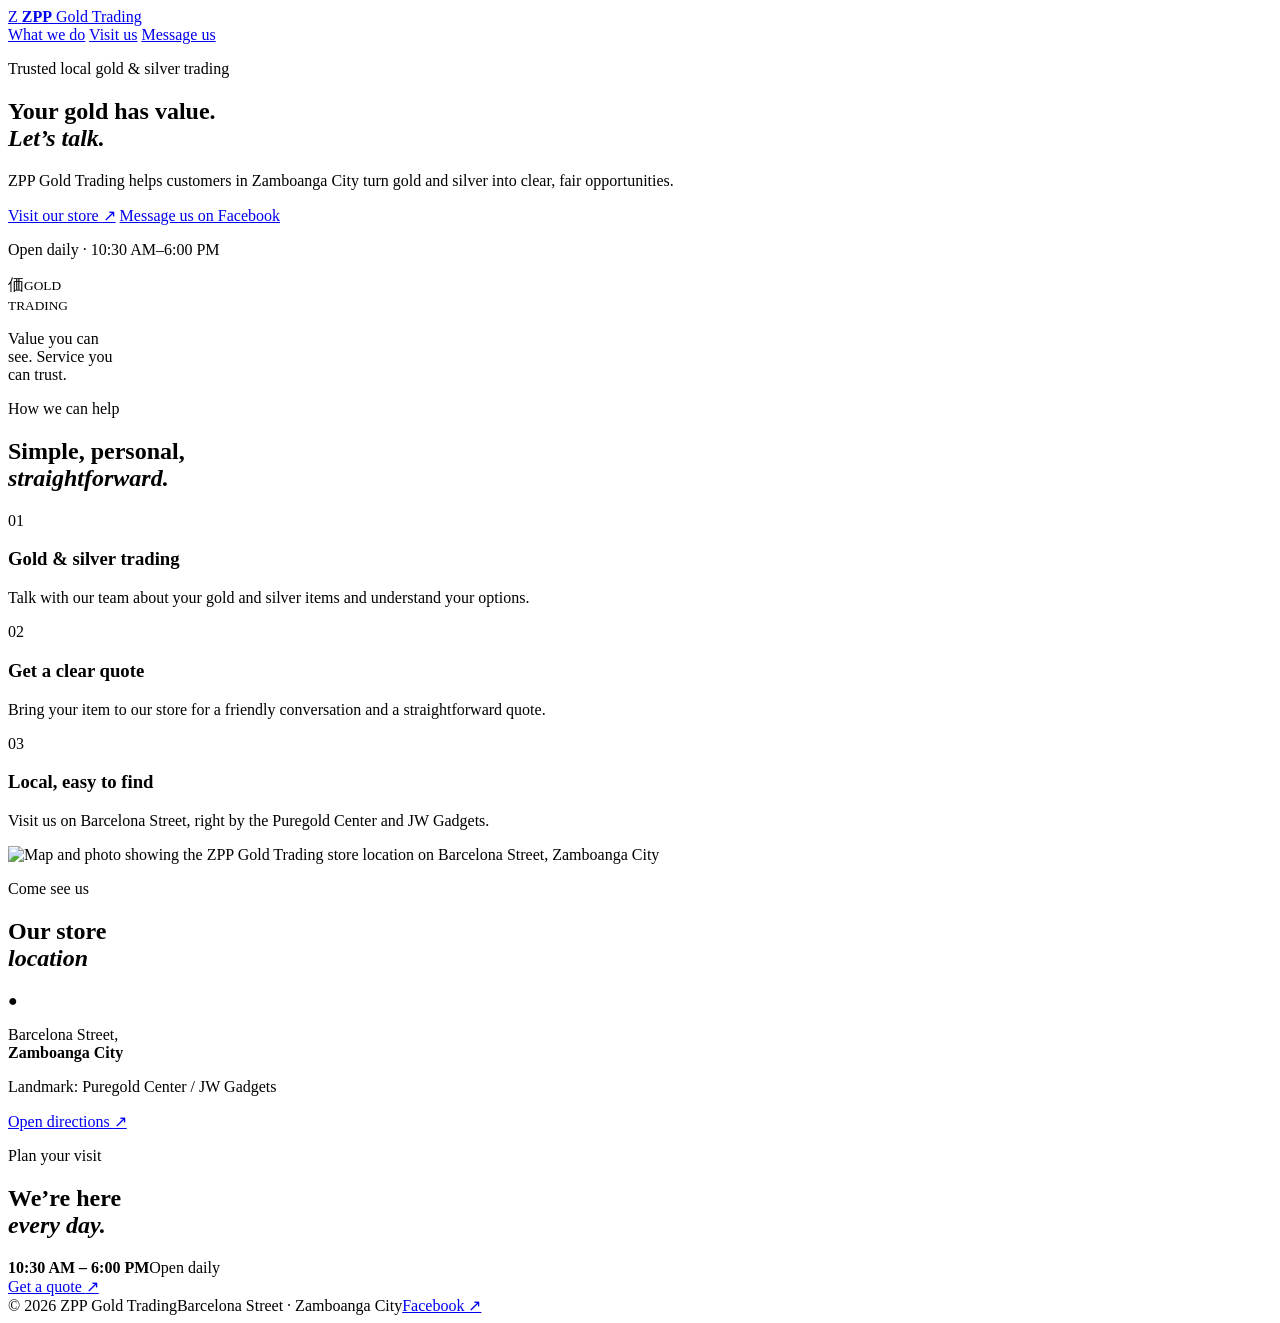
==== public/website.html @ de73ac2c "feat: add public gold trading website" ====
<!doctype html>
<html lang="en">
<head>
  <meta charset="UTF-8">
  <meta name="viewport" content="width=device-width, initial-scale=1.0">
  <meta name="description" content="ZPP Gold Trading buys and trades gold and silver in Zamboanga City.">
  <title>ZPP Gold Trading | Gold &amp; Silver Trading</title>
  <link rel="icon" type="image/png" href="/zpp-logo.png">
  <link rel="stylesheet" href="/website.css">
</head>
<body id="public-site">
  <header class="site-header">
    <a class="brand" href="#top" aria-label="ZPP Gold Trading home">
      <span class="brand-mark">Z</span>
      <span><strong>ZPP</strong> Gold Trading</span>
    </a>
    <nav class="site-nav" aria-label="Main navigation">
      <a href="#services">What we do</a>
      <a href="#location">Visit us</a>
      <a class="nav-cta" href="https://www.facebook.com/parengzp" target="_blank" rel="noreferrer">Message us</a>
    </nav>
  </header>

  <main id="top">
    <section class="hero section-shell">
      <div class="hero-copy">
        <p class="eyebrow">Trusted local gold &amp; silver trading</p>
        <h1>Your gold has value.<br><em>Let’s talk.</em></h1>
        <p class="hero-text">ZPP Gold Trading helps customers in Zamboanga City turn gold and silver into clear, fair opportunities.</p>
        <div class="hero-actions">
          <a class="button button-primary" href="#location">Visit our store <span>↗</span></a>
          <a class="button button-quiet" href="https://www.facebook.com/parengzp" target="_blank" rel="noreferrer">Message us on Facebook</a>
        </div>
        <p class="hero-note"><span class="status-dot"></span> Open daily · 10:30 AM–6:00 PM</p>
      </div>
      <div class="hero-art" aria-label="Gold jewelry detail">
        <div class="sun-disc"></div>
        <div class="gold-ring ring-one"></div>
        <div class="gold-ring ring-two"></div>
        <div class="hero-card"><span>価</span><small>GOLD<br>TRADING</small></div>
        <p class="art-caption">Value you can<br>see. Service you<br>can trust.</p>
      </div>
    </section>

    <section id="services" class="services section-shell">
      <div class="section-heading"><p class="eyebrow">How we can help</p><h2>Simple, personal,<br><em>straightforward.</em></h2></div>
      <div class="service-grid">
        <article class="service-card"><span class="card-number">01</span><h3>Gold &amp; silver trading</h3><p>Talk with our team about your gold and silver items and understand your options.</p></article>
        <article class="service-card featured"><span class="card-number">02</span><h3>Get a clear quote</h3><p>Bring your item to our store for a friendly conversation and a straightforward quote.</p></article>
        <article class="service-card"><span class="card-number">03</span><h3>Local, easy to find</h3><p>Visit us on Barcelona Street, right by the Puregold Center and JW Gadgets.</p></article>
      </div>
    </section>

    <section id="location" class="location section-shell">
      <div class="location-image-wrap"><img id="store-location" src="/store-location.png" alt="Map and photo showing the ZPP Gold Trading store location on Barcelona Street, Zamboanga City"></div>
      <div class="location-copy">
        <p class="eyebrow">Come see us</p>
        <h2>Our store<br><em>location</em></h2>
        <div class="address"><span class="pin">●</span><p>Barcelona Street,<br><strong>Zamboanga City</strong></p></div>
        <p class="landmark">Landmark: Puregold Center / JW Gadgets</p>
        <a class="text-link" href="https://www.google.com/maps/search/?api=1&query=Barcelona+Street+Zamboanga+City" target="_blank" rel="noreferrer">Open directions <span>↗</span></a>
      </div>
    </section>

    <section id="store-hours" class="visit-banner section-shell">
      <div><p class="eyebrow">Plan your visit</p><h2>We’re here<br><em>every day.</em></h2></div>
      <div class="hours"><strong>10:30 AM – 6:00 PM</strong><span>Open daily</span></div>
      <a class="button button-primary" href="https://www.facebook.com/parengzp" target="_blank" rel="noreferrer">Get a quote <span>↗</span></a>
    </section>
  </main>

  <footer class="site-footer section-shell"><span>© <span id="year">2026</span> ZPP Gold Trading</span><span>Barcelona Street · Zamboanga City</span><a href="https://www.facebook.com/parengzp" target="_blank" rel="noreferrer">Facebook ↗</a></footer>
  <script src="/website.js" defer></script>
</body>
</html>
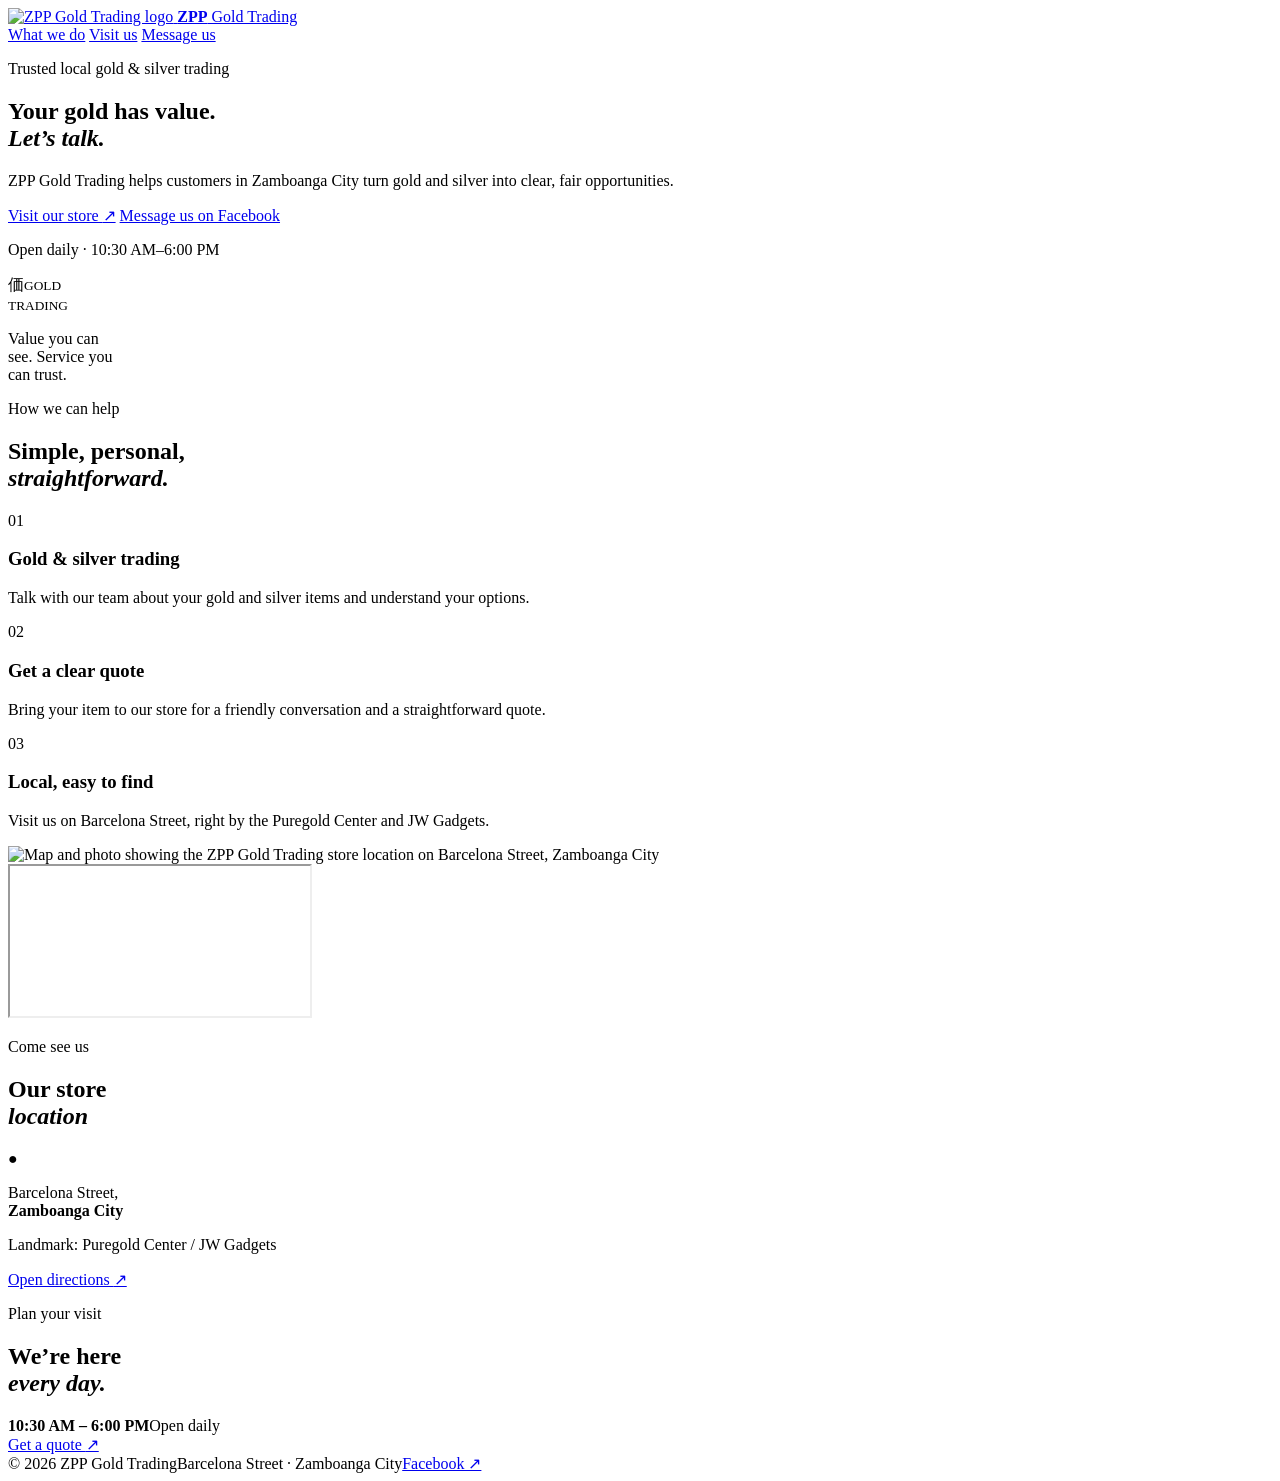
==== commit 7073195c: "feat: add map and branded logo to public site" ====
--- a/public/website.html
+++ b/public/website.html
@@ -11,7 +11,7 @@
 <body id="public-site">
   <header class="site-header">
     <a class="brand" href="#top" aria-label="ZPP Gold Trading home">
-      <span class="brand-mark">Z</span>
+      <span class="brand-mark"><img src="/zpp-logo.png" alt="ZPP Gold Trading logo"></span>
       <span><strong>ZPP</strong> Gold Trading</span>
     </a>
     <nav class="site-nav" aria-label="Main navigation">
@@ -52,7 +52,10 @@
     </section>
 
     <section id="location" class="location section-shell">
-      <div class="location-image-wrap"><img id="store-location" src="/store-location.png" alt="Map and photo showing the ZPP Gold Trading store location on Barcelona Street, Zamboanga City"></div>
+      <div class="location-visual">
+        <div class="location-image-wrap"><img id="store-location" src="/store-location.png" alt="Map and photo showing the ZPP Gold Trading store location on Barcelona Street, Zamboanga City"></div>
+        <div class="map-wrap"><iframe title="Google Maps location of ZPP Gold Trading" src="https://www.google.com/maps?q=Barcelona+Street+Zamboanga+City&output=embed" loading="lazy" referrerpolicy="no-referrer-when-downgrade"></iframe></div>
+      </div>
       <div class="location-copy">
         <p class="eyebrow">Come see us</p>
         <h2>Our store<br><em>location</em></h2>
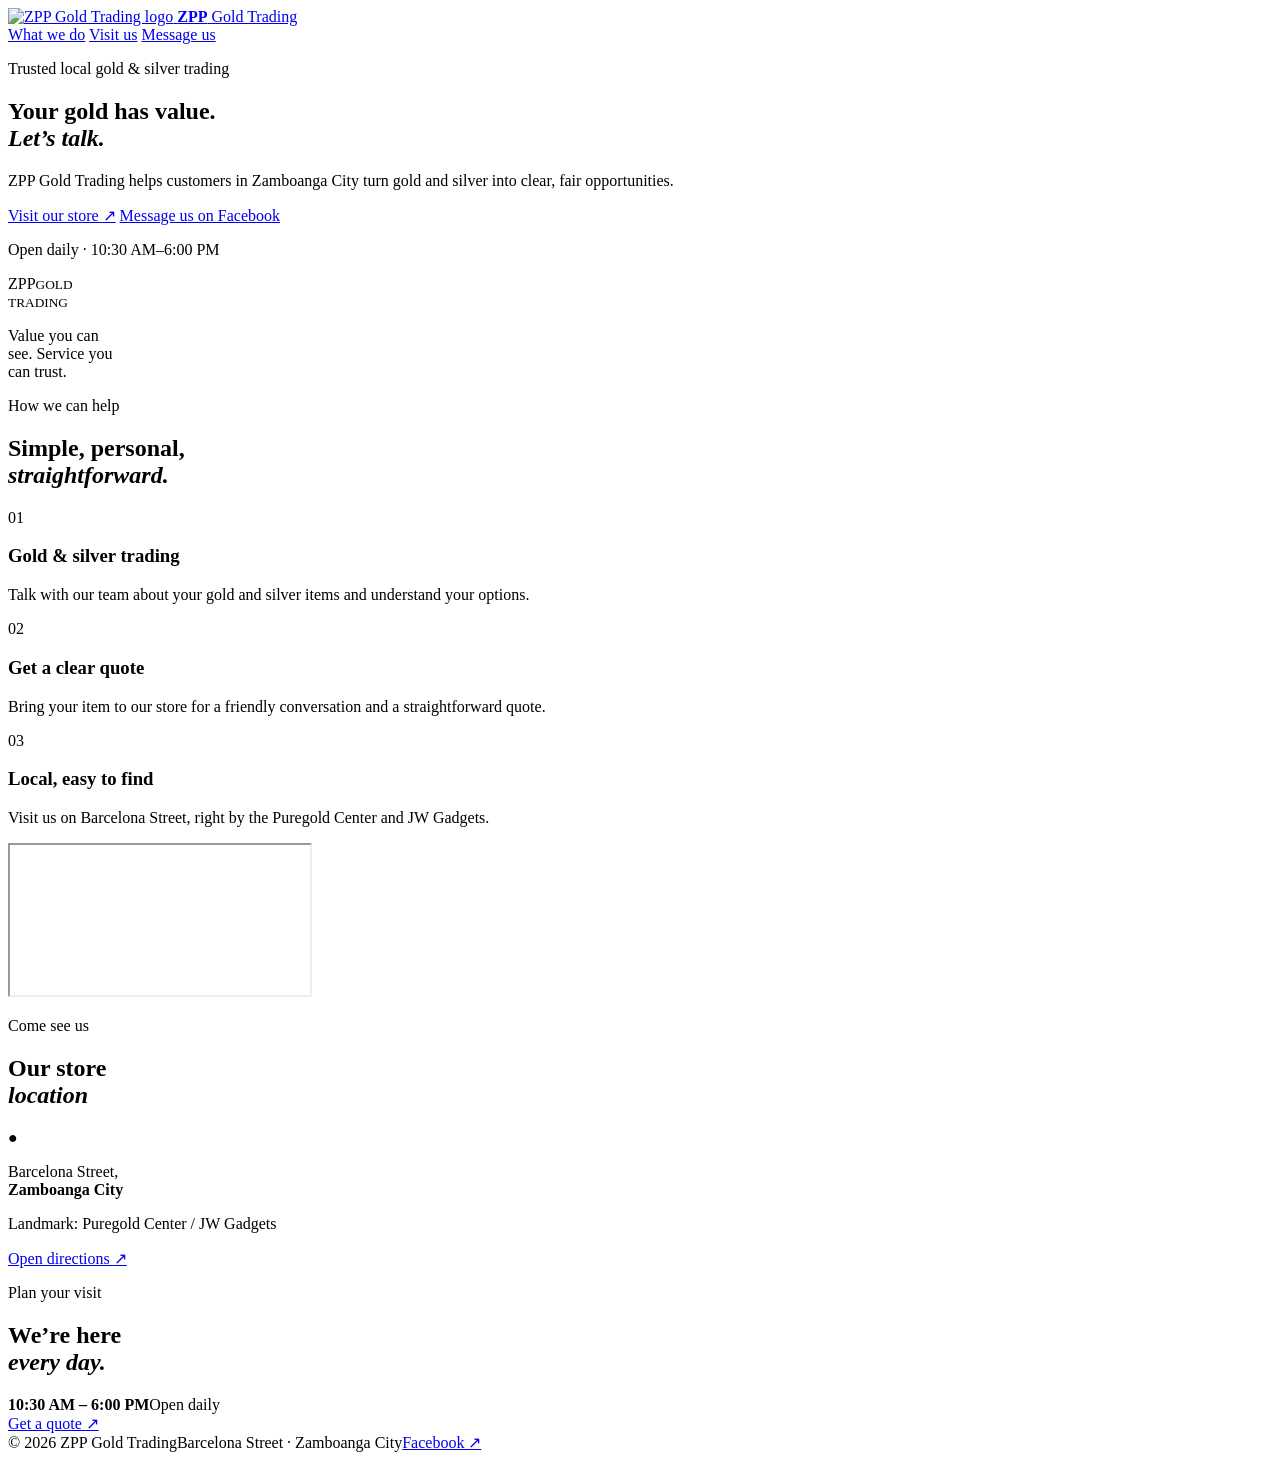
==== commit d4acb1fb: "feat: keep maps-only store location section" ====
--- a/public/website.html
+++ b/public/website.html
@@ -37,7 +37,7 @@
         <div class="sun-disc"></div>
         <div class="gold-ring ring-one"></div>
         <div class="gold-ring ring-two"></div>
-        <div class="hero-card"><span>価</span><small>GOLD<br>TRADING</small></div>
+        <div class="hero-card"><span>ZPP</span><small>GOLD<br>TRADING</small></div>
         <p class="art-caption">Value you can<br>see. Service you<br>can trust.</p>
       </div>
     </section>
@@ -53,7 +53,6 @@
 
     <section id="location" class="location section-shell">
       <div class="location-visual">
-        <div class="location-image-wrap"><img id="store-location" src="/store-location.png" alt="Map and photo showing the ZPP Gold Trading store location on Barcelona Street, Zamboanga City"></div>
         <div class="map-wrap"><iframe title="Google Maps location of ZPP Gold Trading" src="https://www.google.com/maps?q=Barcelona+Street+Zamboanga+City&output=embed" loading="lazy" referrerpolicy="no-referrer-when-downgrade"></iframe></div>
       </div>
       <div class="location-copy">
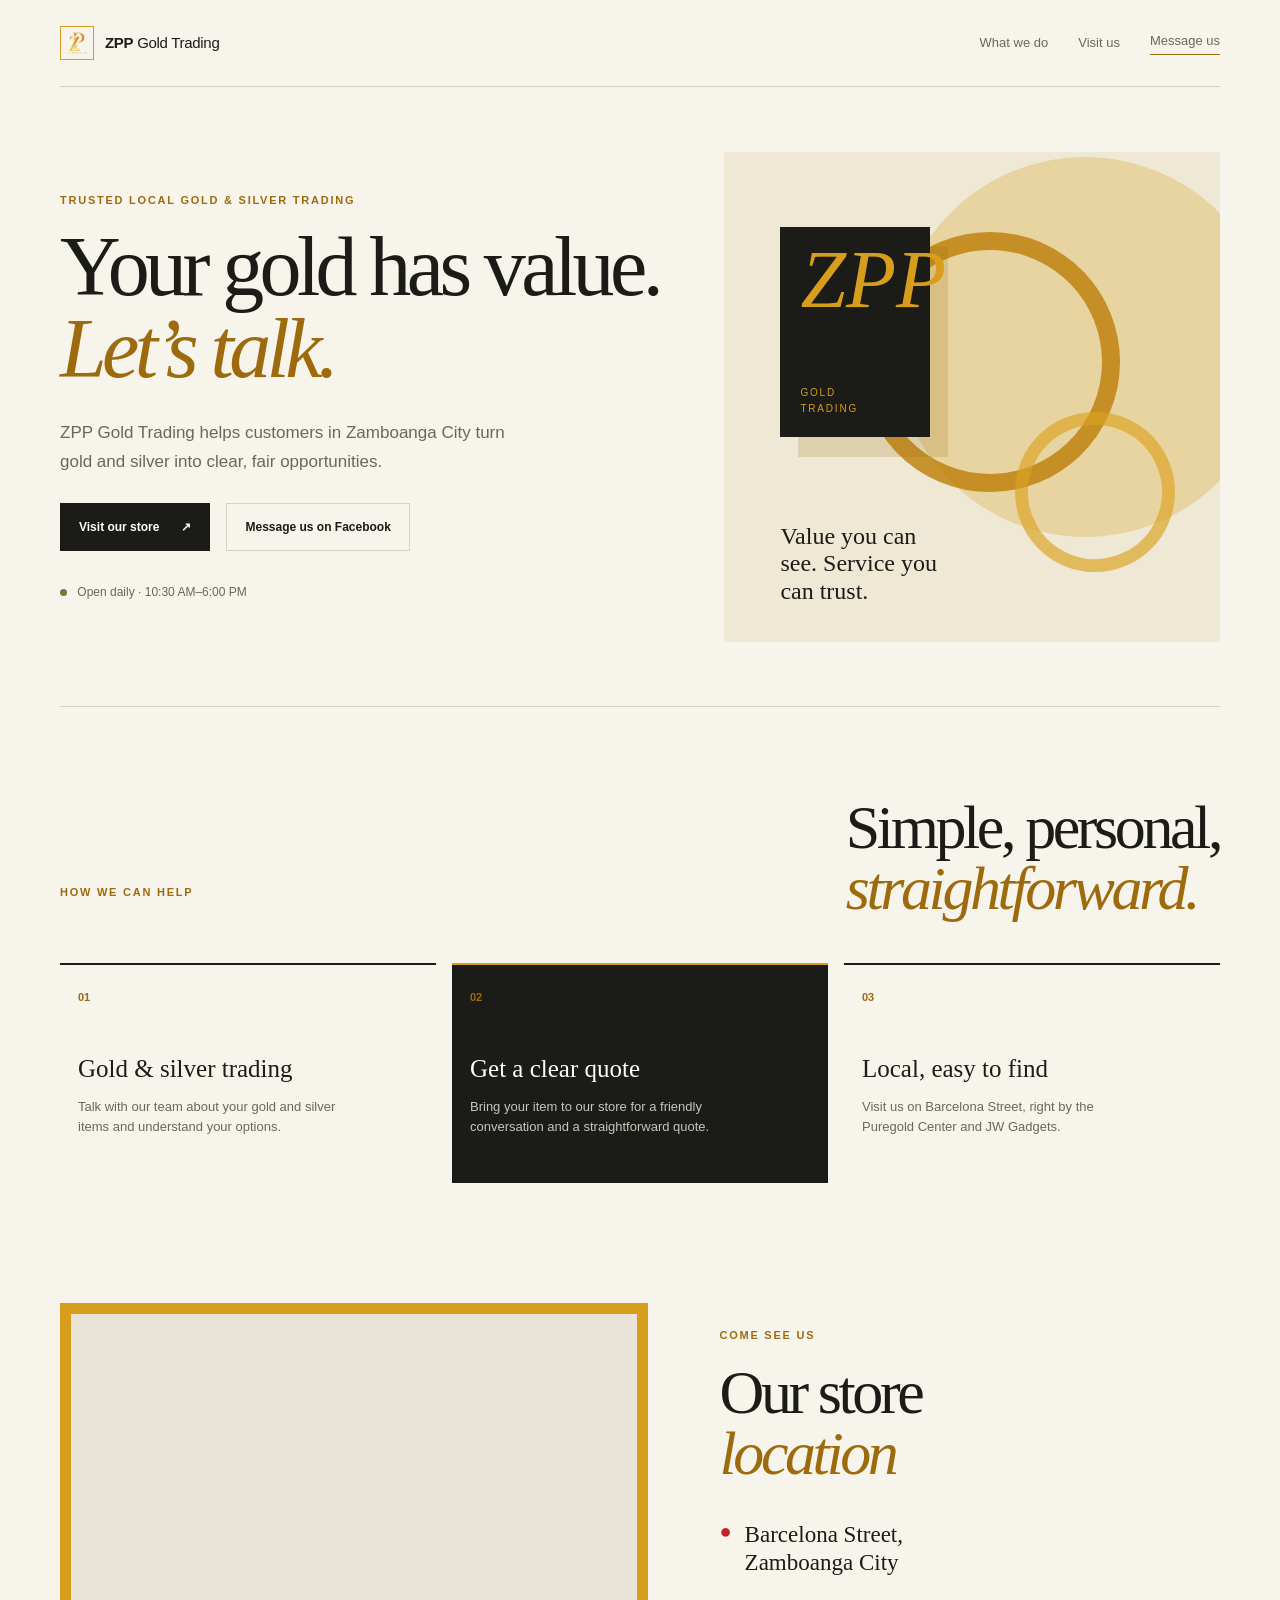
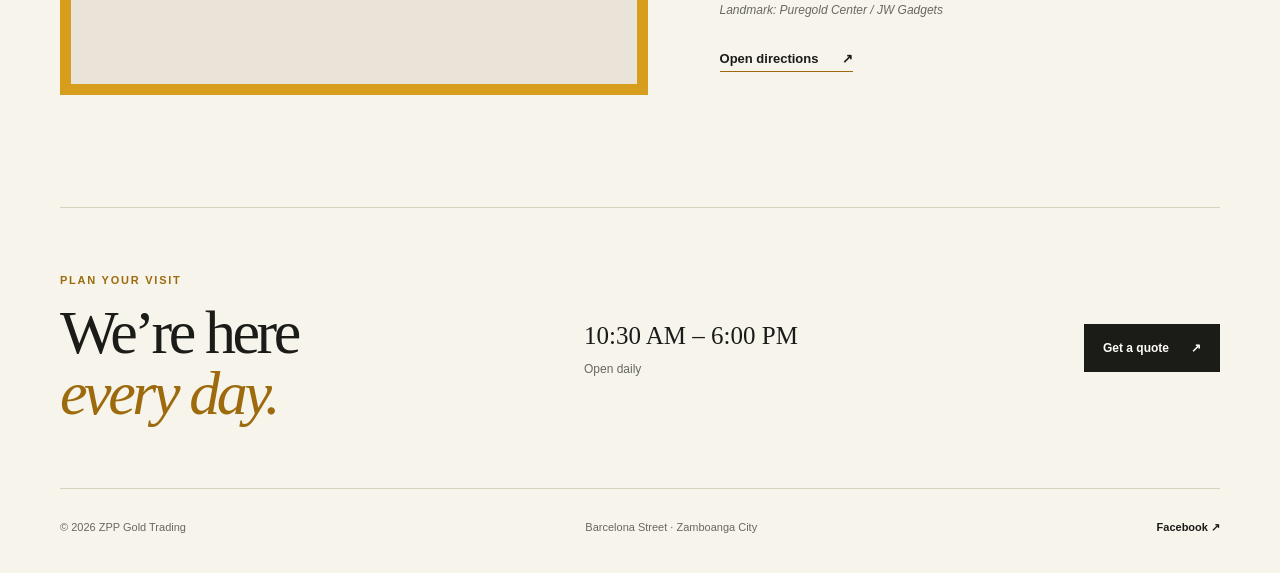
==== commit 9176fbb4: "fix: support standalone website file styling" ====
--- a/public/website.html
+++ b/public/website.html
@@ -5,13 +5,13 @@
   <meta name="viewport" content="width=device-width, initial-scale=1.0">
   <meta name="description" content="ZPP Gold Trading buys and trades gold and silver in Zamboanga City.">
   <title>ZPP Gold Trading | Gold &amp; Silver Trading</title>
-  <link rel="icon" type="image/png" href="/zpp-logo.png">
-  <link rel="stylesheet" href="/website.css">
+  <link rel="icon" type="image/png" href="zpp-logo.png">
+  <link rel="stylesheet" href="website.css">
 </head>
 <body id="public-site">
   <header class="site-header">
     <a class="brand" href="#top" aria-label="ZPP Gold Trading home">
-      <span class="brand-mark"><img src="/zpp-logo.png" alt="ZPP Gold Trading logo"></span>
+      <span class="brand-mark"><img src="zpp-logo.png" alt="ZPP Gold Trading logo"></span>
       <span><strong>ZPP</strong> Gold Trading</span>
     </a>
     <nav class="site-nav" aria-label="Main navigation">
@@ -72,6 +72,6 @@
   </main>
 
   <footer class="site-footer section-shell"><span>© <span id="year">2026</span> ZPP Gold Trading</span><span>Barcelona Street · Zamboanga City</span><a href="https://www.facebook.com/parengzp" target="_blank" rel="noreferrer">Facebook ↗</a></footer>
-  <script src="/website.js" defer></script>
+  <script src="website.js" defer></script>
 </body>
 </html>
--- a/public/website.css
+++ b/public/website.css
@@ -0,0 +1,2 @@
+@import url('https://fonts.googleapis.com/css2?family=DM+Sans:wght@400;500;600;700&family=Playfair+Display:ital,wght@0,500;0,600;1,500;1,600&display=swap');
+:root{--ink:#1b1b18;--muted:#68685e;--cream:#f7f4ec;--warm:#efe8d5;--gold:#d79d1c;--gold-dark:#9d6b0d;--line:#d9d1bf;--white:#fffdf8}*{box-sizing:border-box}html{scroll-behavior:smooth}body{margin:0;background:var(--cream);color:var(--ink);font-family:'DM Sans',sans-serif;line-height:1.5}.section-shell{width:min(1160px,calc(100% - 64px));margin:0 auto}.site-header{width:min(1160px,calc(100% - 64px));height:86px;margin:auto;display:flex;align-items:center;justify-content:space-between}.brand{display:flex;align-items:center;gap:11px;color:var(--ink);text-decoration:none;font-size:15px;letter-spacing:-.02em}.brand strong{font-weight:700}.brand-mark{display:grid;place-items:center;width:34px;height:34px;border:1px solid var(--gold);overflow:hidden}.brand-mark img{width:100%;height:100%;object-fit:cover}.site-nav{display:flex;align-items:center;gap:30px;font-size:13px}.site-nav a{color:var(--muted);text-decoration:none}.site-nav a:hover,.text-link:hover{color:var(--gold-dark)}.nav-cta{border-bottom:1px solid var(--gold-dark);padding-bottom:4px}.hero{min-height:620px;display:grid;grid-template-columns:1fr .82fr;align-items:center;gap:60px;border-top:1px solid var(--line)}.eyebrow{margin:0 0 18px;color:var(--gold-dark);font-size:11px;font-weight:700;letter-spacing:.16em;text-transform:uppercase}.hero h1,.section-heading h2,.location-copy h2,.visit-banner h2{margin:0;font-family:'Playfair Display',serif;font-weight:500;font-size:clamp(48px,7vw,84px);line-height:.98;letter-spacing:-.055em}.hero h1 em,.section-heading h2 em,.location-copy h2 em,.visit-banner h2 em{color:var(--gold-dark);font-weight:500}.hero-text{max-width:450px;margin:28px 0 27px;color:var(--muted);font-size:17px;line-height:1.7}.hero-actions{display:flex;gap:16px;align-items:center;flex-wrap:wrap}.button{display:inline-flex;align-items:center;gap:22px;padding:14px 18px;border:1px solid transparent;text-decoration:none;font-size:12px;font-weight:700;transition:transform .2s,background .2s}.button:hover{transform:translateY(-2px)}.button-primary{background:var(--ink);color:var(--white)}.button-primary:hover{background:var(--gold-dark)}.button-quiet{color:var(--ink);border-color:var(--line)}.hero-note{margin:32px 0 0;color:var(--muted);font-size:12px}.status-dot{display:inline-block;width:7px;height:7px;margin-right:7px;border-radius:50%;background:#68813a}.hero-art{position:relative;min-height:490px;overflow:hidden;background:var(--warm)}.sun-disc{position:absolute;width:380px;height:380px;right:-55px;top:5px;border-radius:50%;background:#e8d4a1}.gold-ring{position:absolute;border:18px solid rgba(190,129,11,.82);border-radius:50%;transform:rotate(-22deg)}.ring-one{width:260px;height:260px;right:100px;top:80px}.ring-two{width:160px;height:160px;right:45px;top:260px;border-width:13px;border-color:rgba(220,161,31,.65)}.hero-card{position:absolute;left:56px;top:75px;width:150px;height:210px;background:var(--ink);color:var(--gold);padding:20px;display:flex;flex-direction:column;justify-content:space-between;box-shadow:18px 20px 0 rgba(157,107,13,.2)}.hero-card span{font-family:Georgia,serif;font-size:82px;font-style:italic;line-height:.8}.hero-card small{font-size:10px;letter-spacing:.18em;line-height:1.6}.art-caption{position:absolute;left:56px;bottom:36px;margin:0;font-family:'Playfair Display',serif;font-size:24px;line-height:1.15}.services{padding:90px 0 100px;border-top:1px solid var(--line)}.section-heading{display:flex;justify-content:space-between;align-items:end;margin-bottom:44px}.section-heading h2,.location-copy h2,.visit-banner h2{font-size:clamp(38px,5vw,62px)}.service-grid{display:grid;grid-template-columns:repeat(3,1fr);gap:16px}.service-card{min-height:220px;border-top:2px solid var(--ink);padding:19px 18px 24px}.service-card.featured{background:var(--ink);color:var(--white);border-color:var(--gold)}.card-number{font-size:11px;color:var(--gold-dark);font-weight:700}.service-card h3{margin:42px 0 10px;font-family:'Playfair Display',serif;font-size:25px;font-weight:500}.service-card p{margin:0;color:var(--muted);font-size:13px;max-width:260px}.featured p{color:#c8c6bc}.location{display:grid;grid-template-columns:1.08fr .92fr;gap:72px;align-items:center;padding:20px 0 112px}.location-visual{display:block}.map-wrap{height:100%;min-height:390px;border:11px solid var(--gold);background:#e9e4d7;overflow:hidden;line-height:0}.map-wrap iframe{display:block;width:100%;height:100%;min-height:370px;border:0}.location-copy h2{margin-bottom:38px}.address{display:flex;align-items:start;gap:13px}.pin{color:#bd2420;font-size:20px;line-height:1}.address p{margin:0;font-family:'Playfair Display',serif;font-size:23px;line-height:1.2}.address strong{font-weight:500}.landmark{margin:24px 0 27px;color:var(--muted);font-size:12px;font-style:italic}.text-link{color:var(--ink);font-size:13px;font-weight:700;text-decoration:none;border-bottom:1px solid var(--gold-dark);padding-bottom:5px}.text-link span{margin-left:20px}.visit-banner{display:flex;align-items:center;justify-content:space-between;gap:30px;padding:64px 0;border-top:1px solid var(--line);border-bottom:1px solid var(--line)}.visit-banner .eyebrow{margin-bottom:14px}.hours{display:flex;flex-direction:column;gap:5px}.hours strong{font-family:'Playfair Display',serif;font-size:25px;font-weight:500}.hours span{color:var(--muted);font-size:12px}.site-footer{display:flex;justify-content:space-between;gap:20px;padding:30px 0 38px;color:var(--muted);font-size:11px}.site-footer a{color:var(--ink);text-decoration:none;font-weight:700}@media(max-width:800px){.section-shell,.site-header{width:min(100% - 36px,600px)}.site-header{height:72px}.site-nav{gap:15px}.site-nav a:not(.nav-cta){display:none}.hero{grid-template-columns:1fr;gap:40px;padding:62px 0 70px}.hero-art{min-height:380px}.hero-card{left:35px;top:45px}.art-caption{left:35px;bottom:25px}.services{padding:70px 0}.section-heading{display:block}.section-heading h2{margin-top:10px}.service-grid{grid-template-columns:1fr;gap:8px}.service-card{min-height:0}.service-card h3{margin-top:26px}.location{grid-template-columns:1fr;gap:40px;padding-bottom:75px}.location-copy{padding:0 8px}.visit-banner{display:grid;grid-template-columns:1fr 1fr;gap:25px;padding:50px 0}.visit-banner .button{grid-column:1/-1;justify-content:space-between}.site-footer{flex-wrap:wrap}.site-footer span:nth-child(2){order:3;width:100%}}@media(max-width:520px){.map-wrap{min-height:340px}.map-wrap iframe{min-height:320px}}@media(max-width:420px){.hero h1{font-size:52px}.hero-text{font-size:15px}.hero-art{min-height:330px}.sun-disc{width:280px;height:280px}.ring-one{width:205px;height:205px;right:38px;top:61px}.ring-two{width:125px;height:125px;right:20px;top:213px}.hero-card{width:120px;height:170px;left:25px}.hero-card span{font-size:62px}.art-caption{left:25px;font-size:19px}.visit-banner{grid-template-columns:1fr}.site-footer{display:grid}}
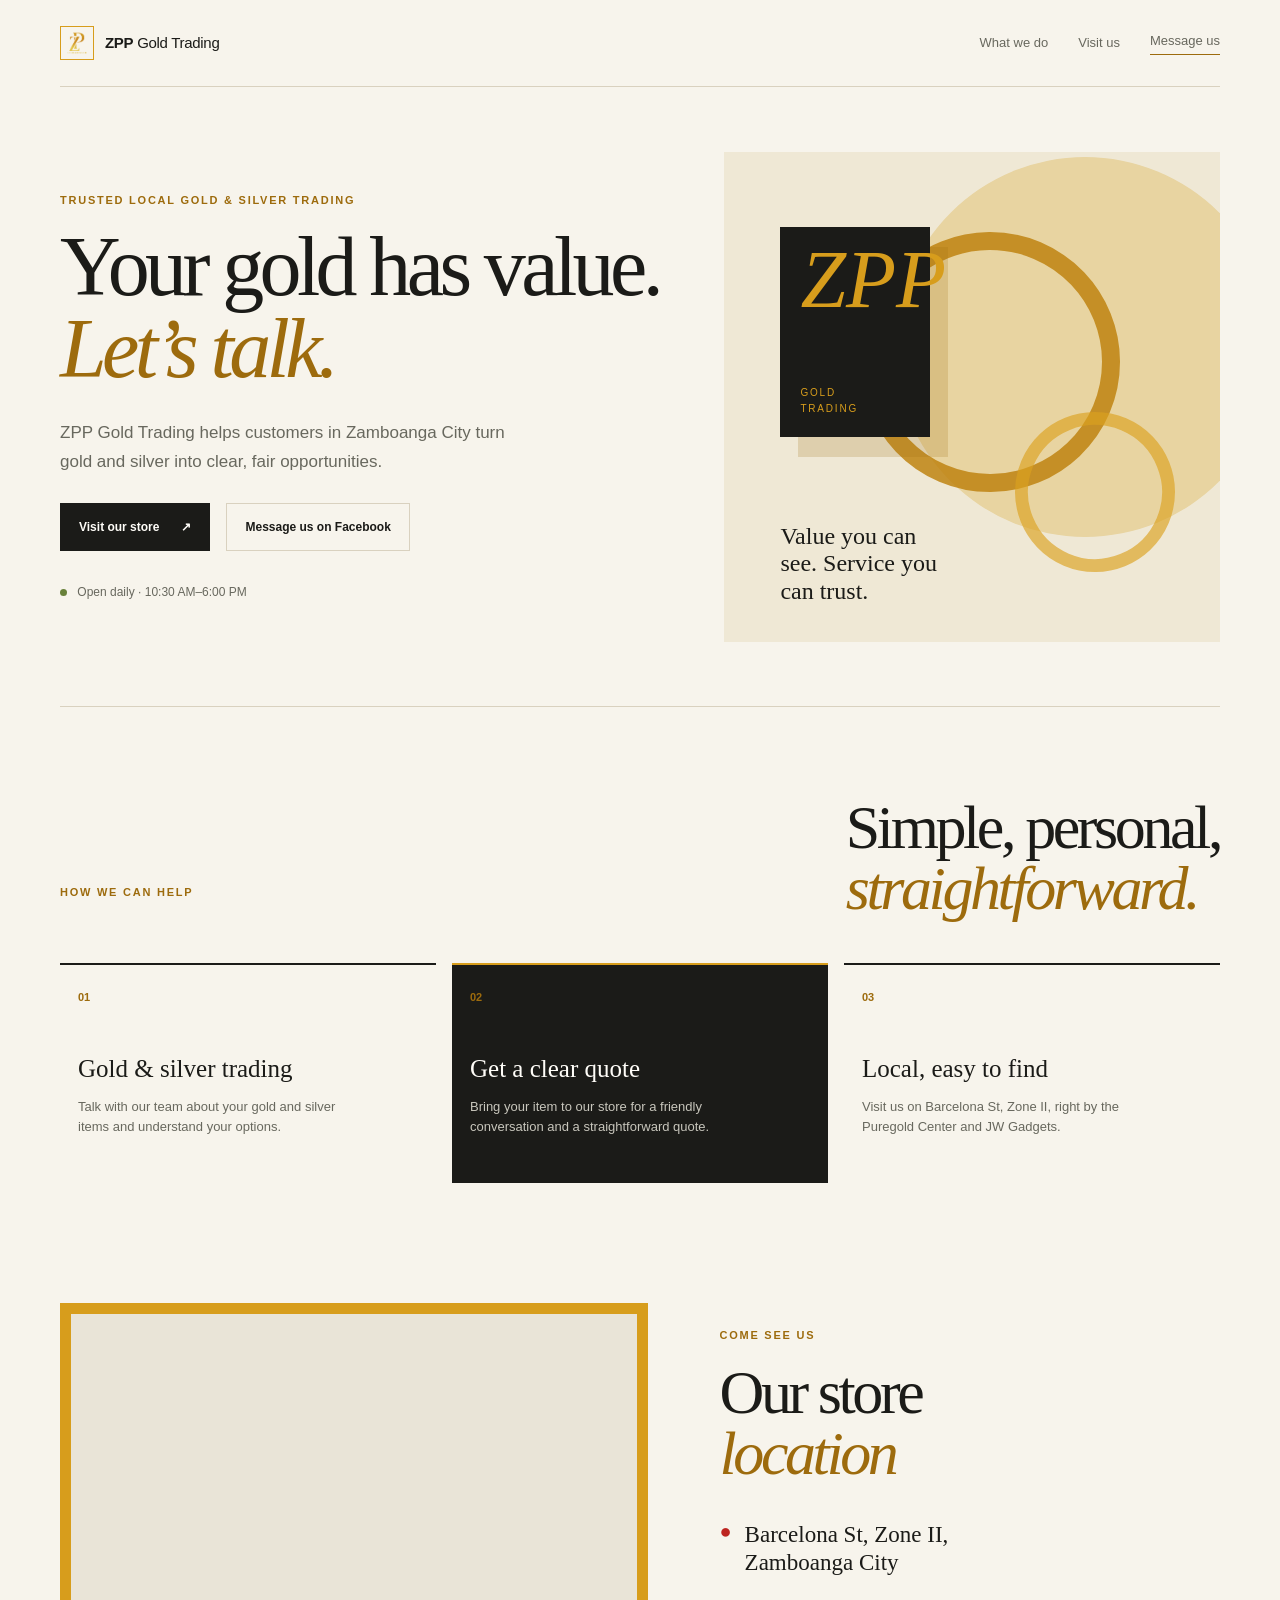
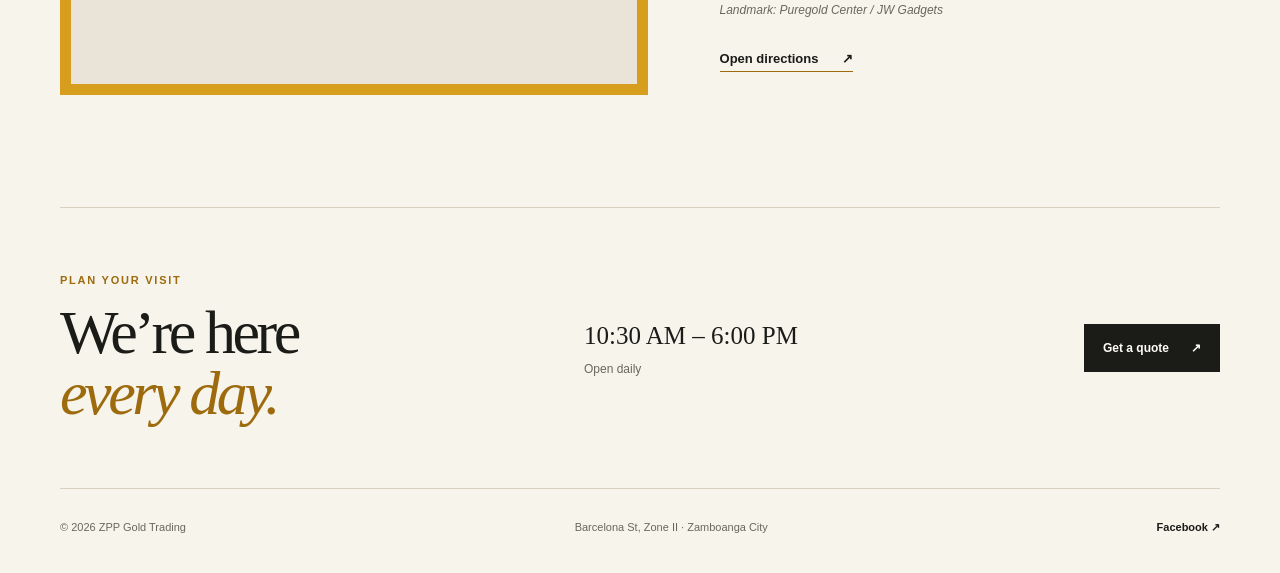
==== commit f2ce8a06: "fix: update website to exact store address" ====
--- a/public/website.html
+++ b/public/website.html
@@ -47,20 +47,20 @@
       <div class="service-grid">
         <article class="service-card"><span class="card-number">01</span><h3>Gold &amp; silver trading</h3><p>Talk with our team about your gold and silver items and understand your options.</p></article>
         <article class="service-card featured"><span class="card-number">02</span><h3>Get a clear quote</h3><p>Bring your item to our store for a friendly conversation and a straightforward quote.</p></article>
-        <article class="service-card"><span class="card-number">03</span><h3>Local, easy to find</h3><p>Visit us on Barcelona Street, right by the Puregold Center and JW Gadgets.</p></article>
+        <article class="service-card"><span class="card-number">03</span><h3>Local, easy to find</h3><p>Visit us on Barcelona St, Zone II, right by the Puregold Center and JW Gadgets.</p></article>
       </div>
     </section>
 
     <section id="location" class="location section-shell">
       <div class="location-visual">
-        <div class="map-wrap"><iframe title="Google Maps location of ZPP Gold Trading" src="https://www.google.com/maps?q=Barcelona+Street+Zamboanga+City&output=embed" loading="lazy" referrerpolicy="no-referrer-when-downgrade"></iframe></div>
+        <div class="map-wrap"><iframe title="Google Maps location of ZPP Gold Trading" src="https://www.google.com/maps?q=Barcelona+St+Zone+II+Zamboanga+City&output=embed" loading="lazy" referrerpolicy="no-referrer-when-downgrade"></iframe></div>
       </div>
       <div class="location-copy">
         <p class="eyebrow">Come see us</p>
         <h2>Our store<br><em>location</em></h2>
-        <div class="address"><span class="pin">●</span><p>Barcelona Street,<br><strong>Zamboanga City</strong></p></div>
+        <div class="address"><span class="pin">●</span><p>Barcelona St, Zone II,<br><strong>Zamboanga City</strong></p></div>
         <p class="landmark">Landmark: Puregold Center / JW Gadgets</p>
-        <a class="text-link" href="https://www.google.com/maps/search/?api=1&query=Barcelona+Street+Zamboanga+City" target="_blank" rel="noreferrer">Open directions <span>↗</span></a>
+        <a class="text-link" href="https://www.google.com/maps/search/?api=1&query=Barcelona+St+Zone+II+Zamboanga+City" target="_blank" rel="noreferrer">Open directions <span>↗</span></a>
       </div>
     </section>
 
@@ -71,7 +71,7 @@
     </section>
   </main>
 
-  <footer class="site-footer section-shell"><span>© <span id="year">2026</span> ZPP Gold Trading</span><span>Barcelona Street · Zamboanga City</span><a href="https://www.facebook.com/parengzp" target="_blank" rel="noreferrer">Facebook ↗</a></footer>
+  <footer class="site-footer section-shell"><span>© <span id="year">2026</span> ZPP Gold Trading</span><span>Barcelona St, Zone II · Zamboanga City</span><a href="https://www.facebook.com/parengzp" target="_blank" rel="noreferrer">Facebook ↗</a></footer>
   <script src="website.js" defer></script>
 </body>
 </html>
--- a/public/website.css
+++ b/public/website.css
@@ -1,2 +1,2 @@
 @import url('https://fonts.googleapis.com/css2?family=DM+Sans:wght@400;500;600;700&family=Playfair+Display:ital,wght@0,500;0,600;1,500;1,600&display=swap');
-:root{--ink:#1b1b18;--muted:#68685e;--cream:#f7f4ec;--warm:#efe8d5;--gold:#d79d1c;--gold-dark:#9d6b0d;--line:#d9d1bf;--white:#fffdf8}*{box-sizing:border-box}html{scroll-behavior:smooth}body{margin:0;background:var(--cream);color:var(--ink);font-family:'DM Sans',sans-serif;line-height:1.5}.section-shell{width:min(1160px,calc(100% - 64px));margin:0 auto}.site-header{width:min(1160px,calc(100% - 64px));height:86px;margin:auto;display:flex;align-items:center;justify-content:space-between}.brand{display:flex;align-items:center;gap:11px;color:var(--ink);text-decoration:none;font-size:15px;letter-spacing:-.02em}.brand strong{font-weight:700}.brand-mark{display:grid;place-items:center;width:34px;height:34px;border:1px solid var(--gold);overflow:hidden}.brand-mark img{width:100%;height:100%;object-fit:cover}.site-nav{display:flex;align-items:center;gap:30px;font-size:13px}.site-nav a{color:var(--muted);text-decoration:none}.site-nav a:hover,.text-link:hover{color:var(--gold-dark)}.nav-cta{border-bottom:1px solid var(--gold-dark);padding-bottom:4px}.hero{min-height:620px;display:grid;grid-template-columns:1fr .82fr;align-items:center;gap:60px;border-top:1px solid var(--line)}.eyebrow{margin:0 0 18px;color:var(--gold-dark);font-size:11px;font-weight:700;letter-spacing:.16em;text-transform:uppercase}.hero h1,.section-heading h2,.location-copy h2,.visit-banner h2{margin:0;font-family:'Playfair Display',serif;font-weight:500;font-size:clamp(48px,7vw,84px);line-height:.98;letter-spacing:-.055em}.hero h1 em,.section-heading h2 em,.location-copy h2 em,.visit-banner h2 em{color:var(--gold-dark);font-weight:500}.hero-text{max-width:450px;margin:28px 0 27px;color:var(--muted);font-size:17px;line-height:1.7}.hero-actions{display:flex;gap:16px;align-items:center;flex-wrap:wrap}.button{display:inline-flex;align-items:center;gap:22px;padding:14px 18px;border:1px solid transparent;text-decoration:none;font-size:12px;font-weight:700;transition:transform .2s,background .2s}.button:hover{transform:translateY(-2px)}.button-primary{background:var(--ink);color:var(--white)}.button-primary:hover{background:var(--gold-dark)}.button-quiet{color:var(--ink);border-color:var(--line)}.hero-note{margin:32px 0 0;color:var(--muted);font-size:12px}.status-dot{display:inline-block;width:7px;height:7px;margin-right:7px;border-radius:50%;background:#68813a}.hero-art{position:relative;min-height:490px;overflow:hidden;background:var(--warm)}.sun-disc{position:absolute;width:380px;height:380px;right:-55px;top:5px;border-radius:50%;background:#e8d4a1}.gold-ring{position:absolute;border:18px solid rgba(190,129,11,.82);border-radius:50%;transform:rotate(-22deg)}.ring-one{width:260px;height:260px;right:100px;top:80px}.ring-two{width:160px;height:160px;right:45px;top:260px;border-width:13px;border-color:rgba(220,161,31,.65)}.hero-card{position:absolute;left:56px;top:75px;width:150px;height:210px;background:var(--ink);color:var(--gold);padding:20px;display:flex;flex-direction:column;justify-content:space-between;box-shadow:18px 20px 0 rgba(157,107,13,.2)}.hero-card span{font-family:Georgia,serif;font-size:82px;font-style:italic;line-height:.8}.hero-card small{font-size:10px;letter-spacing:.18em;line-height:1.6}.art-caption{position:absolute;left:56px;bottom:36px;margin:0;font-family:'Playfair Display',serif;font-size:24px;line-height:1.15}.services{padding:90px 0 100px;border-top:1px solid var(--line)}.section-heading{display:flex;justify-content:space-between;align-items:end;margin-bottom:44px}.section-heading h2,.location-copy h2,.visit-banner h2{font-size:clamp(38px,5vw,62px)}.service-grid{display:grid;grid-template-columns:repeat(3,1fr);gap:16px}.service-card{min-height:220px;border-top:2px solid var(--ink);padding:19px 18px 24px}.service-card.featured{background:var(--ink);color:var(--white);border-color:var(--gold)}.card-number{font-size:11px;color:var(--gold-dark);font-weight:700}.service-card h3{margin:42px 0 10px;font-family:'Playfair Display',serif;font-size:25px;font-weight:500}.service-card p{margin:0;color:var(--muted);font-size:13px;max-width:260px}.featured p{color:#c8c6bc}.location{display:grid;grid-template-columns:1.08fr .92fr;gap:72px;align-items:center;padding:20px 0 112px}.location-visual{display:block}.map-wrap{height:100%;min-height:390px;border:11px solid var(--gold);background:#e9e4d7;overflow:hidden;line-height:0}.map-wrap iframe{display:block;width:100%;height:100%;min-height:370px;border:0}.location-copy h2{margin-bottom:38px}.address{display:flex;align-items:start;gap:13px}.pin{color:#bd2420;font-size:20px;line-height:1}.address p{margin:0;font-family:'Playfair Display',serif;font-size:23px;line-height:1.2}.address strong{font-weight:500}.landmark{margin:24px 0 27px;color:var(--muted);font-size:12px;font-style:italic}.text-link{color:var(--ink);font-size:13px;font-weight:700;text-decoration:none;border-bottom:1px solid var(--gold-dark);padding-bottom:5px}.text-link span{margin-left:20px}.visit-banner{display:flex;align-items:center;justify-content:space-between;gap:30px;padding:64px 0;border-top:1px solid var(--line);border-bottom:1px solid var(--line)}.visit-banner .eyebrow{margin-bottom:14px}.hours{display:flex;flex-direction:column;gap:5px}.hours strong{font-family:'Playfair Display',serif;font-size:25px;font-weight:500}.hours span{color:var(--muted);font-size:12px}.site-footer{display:flex;justify-content:space-between;gap:20px;padding:30px 0 38px;color:var(--muted);font-size:11px}.site-footer a{color:var(--ink);text-decoration:none;font-weight:700}@media(max-width:800px){.section-shell,.site-header{width:min(100% - 36px,600px)}.site-header{height:72px}.site-nav{gap:15px}.site-nav a:not(.nav-cta){display:none}.hero{grid-template-columns:1fr;gap:40px;padding:62px 0 70px}.hero-art{min-height:380px}.hero-card{left:35px;top:45px}.art-caption{left:35px;bottom:25px}.services{padding:70px 0}.section-heading{display:block}.section-heading h2{margin-top:10px}.service-grid{grid-template-columns:1fr;gap:8px}.service-card{min-height:0}.service-card h3{margin-top:26px}.location{grid-template-columns:1fr;gap:40px;padding-bottom:75px}.location-copy{padding:0 8px}.visit-banner{display:grid;grid-template-columns:1fr 1fr;gap:25px;padding:50px 0}.visit-banner .button{grid-column:1/-1;justify-content:space-between}.site-footer{flex-wrap:wrap}.site-footer span:nth-child(2){order:3;width:100%}}@media(max-width:520px){.map-wrap{min-height:340px}.map-wrap iframe{min-height:320px}}@media(max-width:420px){.hero h1{font-size:52px}.hero-text{font-size:15px}.hero-art{min-height:330px}.sun-disc{width:280px;height:280px}.ring-one{width:205px;height:205px;right:38px;top:61px}.ring-two{width:125px;height:125px;right:20px;top:213px}.hero-card{width:120px;height:170px;left:25px}.hero-card span{font-size:62px}.art-caption{left:25px;font-size:19px}.visit-banner{grid-template-columns:1fr}.site-footer{display:grid}}
+:root{--ink:#1b1b18;--muted:#68685e;--cream:#f7f4ec;--warm:#efe8d5;--gold:#d79d1c;--gold-dark:#9d6b0d;--line:#d9d1bf;--white:#fffdf8}*{box-sizing:border-box}html{scroll-behavior:smooth}body{margin:0;background:var(--cream);color:var(--ink);font-family:'DM Sans',sans-serif;line-height:1.5}.section-shell{width:min(1160px,calc(100% - 64px));margin:0 auto}.site-header{width:min(1160px,calc(100% - 64px));height:86px;margin:auto;display:flex;align-items:center;justify-content:space-between}.brand{display:flex;align-items:center;gap:11px;color:var(--ink);text-decoration:none;font-size:15px;letter-spacing:-.02em}.brand strong{font-weight:700}.brand-mark{display:grid;place-items:center;width:34px;height:34px;border:1px solid var(--gold);overflow:hidden}.brand-mark img{width:100%;height:100%;object-fit:cover}.site-nav{display:flex;align-items:center;gap:30px;font-size:13px}.site-nav a{color:var(--muted);text-decoration:none}.site-nav a:hover,.text-link:hover{color:var(--gold-dark)}.nav-cta{border-bottom:1px solid var(--gold-dark);padding-bottom:4px}.hero{min-height:620px;display:grid;grid-template-columns:1fr .82fr;align-items:center;gap:60px;border-top:1px solid var(--line)}.eyebrow{margin:0 0 18px;color:var(--gold-dark);font-size:11px;font-weight:700;letter-spacing:.16em;text-transform:uppercase}.hero h1,.section-heading h2,.location-copy h2,.visit-banner h2{margin:0;font-family:'Playfair Display',serif;font-weight:500;font-size:clamp(48px,7vw,84px);line-height:.98;letter-spacing:-.055em}.hero h1 em,.section-heading h2 em,.location-copy h2 em,.visit-banner h2 em{color:var(--gold-dark);font-weight:500}.hero-text{max-width:450px;margin:28px 0 27px;color:var(--muted);font-size:17px;line-height:1.7}.hero-actions{display:flex;gap:16px;align-items:center;flex-wrap:wrap}.button{display:inline-flex;align-items:center;gap:22px;padding:14px 18px;border:1px solid transparent;text-decoration:none;font-size:12px;font-weight:700;transition:transform .2s,background .2s}.button:hover{transform:translateY(-2px)}.button-primary{background:var(--ink);color:var(--white)}.button-primary:hover{background:var(--gold-dark)}.button-quiet{color:var(--ink);border-color:var(--line)}.hero-note{margin:32px 0 0;color:var(--muted);font-size:12px}.status-dot{display:inline-block;width:7px;height:7px;margin-right:7px;border-radius:50%;background:#68813a}.hero-art{position:relative;min-height:490px;overflow:hidden;background:var(--warm)}.sun-disc{position:absolute;width:380px;height:380px;right:-55px;top:5px;border-radius:50%;background:#e8d4a1;animation:art-drift 7s ease-in-out infinite}.gold-ring{position:absolute;border:18px solid rgba(190,129,11,.82);border-radius:50%;transform:rotate(-22deg);animation:ring-float 9s ease-in-out infinite}.ring-one{width:260px;height:260px;right:100px;top:80px}.ring-two{width:160px;height:160px;right:45px;top:260px;border-width:13px;border-color:rgba(220,161,31,.65);animation-delay:-3s}.hero-card{position:absolute;left:56px;top:75px;width:150px;height:210px;background:var(--ink);color:var(--gold);padding:20px;display:flex;flex-direction:column;justify-content:space-between;box-shadow:18px 20px 0 rgba(157,107,13,.2);animation:card-hover 5s ease-in-out infinite}.hero-card span{font-family:Georgia,serif;font-size:82px;font-style:italic;line-height:.8}.hero-card small{font-size:10px;letter-spacing:.18em;line-height:1.6}.art-caption{position:absolute;left:56px;bottom:36px;margin:0;font-family:'Playfair Display',serif;font-size:24px;line-height:1.15;animation:caption-rise 5s ease-in-out infinite}.services{padding:90px 0 100px;border-top:1px solid var(--line)}.section-heading{display:flex;justify-content:space-between;align-items:end;margin-bottom:44px}.section-heading h2,.location-copy h2,.visit-banner h2{font-size:clamp(38px,5vw,62px)}.service-grid{display:grid;grid-template-columns:repeat(3,1fr);gap:16px}.service-card{min-height:220px;border-top:2px solid var(--ink);padding:19px 18px 24px}.service-card.featured{background:var(--ink);color:var(--white);border-color:var(--gold)}.card-number{font-size:11px;color:var(--gold-dark);font-weight:700}.service-card h3{margin:42px 0 10px;font-family:'Playfair Display',serif;font-size:25px;font-weight:500}.service-card p{margin:0;color:var(--muted);font-size:13px;max-width:260px}.featured p{color:#c8c6bc}.location{display:grid;grid-template-columns:1.08fr .92fr;gap:72px;align-items:center;padding:20px 0 112px}.location-visual{display:block}.map-wrap{height:100%;min-height:390px;border:11px solid var(--gold);background:#e9e4d7;overflow:hidden;line-height:0}.map-wrap iframe{display:block;width:100%;height:100%;min-height:370px;border:0}.location-copy h2{margin-bottom:38px}.address{display:flex;align-items:start;gap:13px}.pin{color:#bd2420;font-size:20px;line-height:1}.address p{margin:0;font-family:'Playfair Display',serif;font-size:23px;line-height:1.2}.address strong{font-weight:500}.landmark{margin:24px 0 27px;color:var(--muted);font-size:12px;font-style:italic}.text-link{color:var(--ink);font-size:13px;font-weight:700;text-decoration:none;border-bottom:1px solid var(--gold-dark);padding-bottom:5px}.text-link span{margin-left:20px}.visit-banner{display:flex;align-items:center;justify-content:space-between;gap:30px;padding:64px 0;border-top:1px solid var(--line);border-bottom:1px solid var(--line)}.visit-banner .eyebrow{margin-bottom:14px}.hours{display:flex;flex-direction:column;gap:5px}.hours strong{font-family:'Playfair Display',serif;font-size:25px;font-weight:500}.hours span{color:var(--muted);font-size:12px}.site-footer{display:flex;justify-content:space-between;gap:20px;padding:30px 0 38px;color:var(--muted);font-size:11px}.site-footer a{color:var(--ink);text-decoration:none;font-weight:700}@keyframes art-drift{0%,100%{transform:translate3d(0,0,0) scale(1)}50%{transform:translate3d(-12px,10px,0) scale(1.04)}}@keyframes ring-float{0%,100%{transform:rotate(-22deg) translate3d(0,0,0)}50%{transform:rotate(-16deg) translate3d(8px,-8px,0)}}@keyframes card-hover{0%,100%{transform:translateY(0)}50%{transform:translateY(-10px)}}@keyframes caption-rise{0%,100%{transform:translateY(0)}50%{transform:translateY(-5px)}}@media(prefers-reduced-motion:reduce){.sun-disc,.gold-ring,.hero-card,.art-caption{animation:none}}@media(max-width:800px){.section-shell,.site-header{width:min(100% - 36px,600px)}.site-header{height:72px}.site-nav{gap:15px}.site-nav a:not(.nav-cta){display:none}.hero{grid-template-columns:1fr;gap:40px;padding:62px 0 70px}.hero-art{min-height:380px}.hero-card{left:35px;top:45px}.art-caption{left:35px;bottom:25px}.services{padding:70px 0}.section-heading{display:block}.section-heading h2{margin-top:10px}.service-grid{grid-template-columns:1fr;gap:8px}.service-card{min-height:0}.service-card h3{margin-top:26px}.location{grid-template-columns:1fr;gap:40px;padding-bottom:75px}.location-copy{padding:0 8px}.visit-banner{display:grid;grid-template-columns:1fr 1fr;gap:25px;padding:50px 0}.visit-banner .button{grid-column:1/-1;justify-content:space-between}.site-footer{flex-wrap:wrap}.site-footer span:nth-child(2){order:3;width:100%}}@media(max-width:520px){.map-wrap{min-height:340px}.map-wrap iframe{min-height:320px}}@media(max-width:420px){.hero h1{font-size:52px}.hero-text{font-size:15px}.hero-art{min-height:330px}.sun-disc{width:280px;height:280px}.ring-one{width:205px;height:205px;right:38px;top:61px}.ring-two{width:125px;height:125px;right:20px;top:213px}.hero-card{width:120px;height:170px;left:25px}.hero-card span{font-size:62px}.art-caption{left:25px;font-size:19px}.visit-banner{grid-template-columns:1fr}.site-footer{display:grid}}
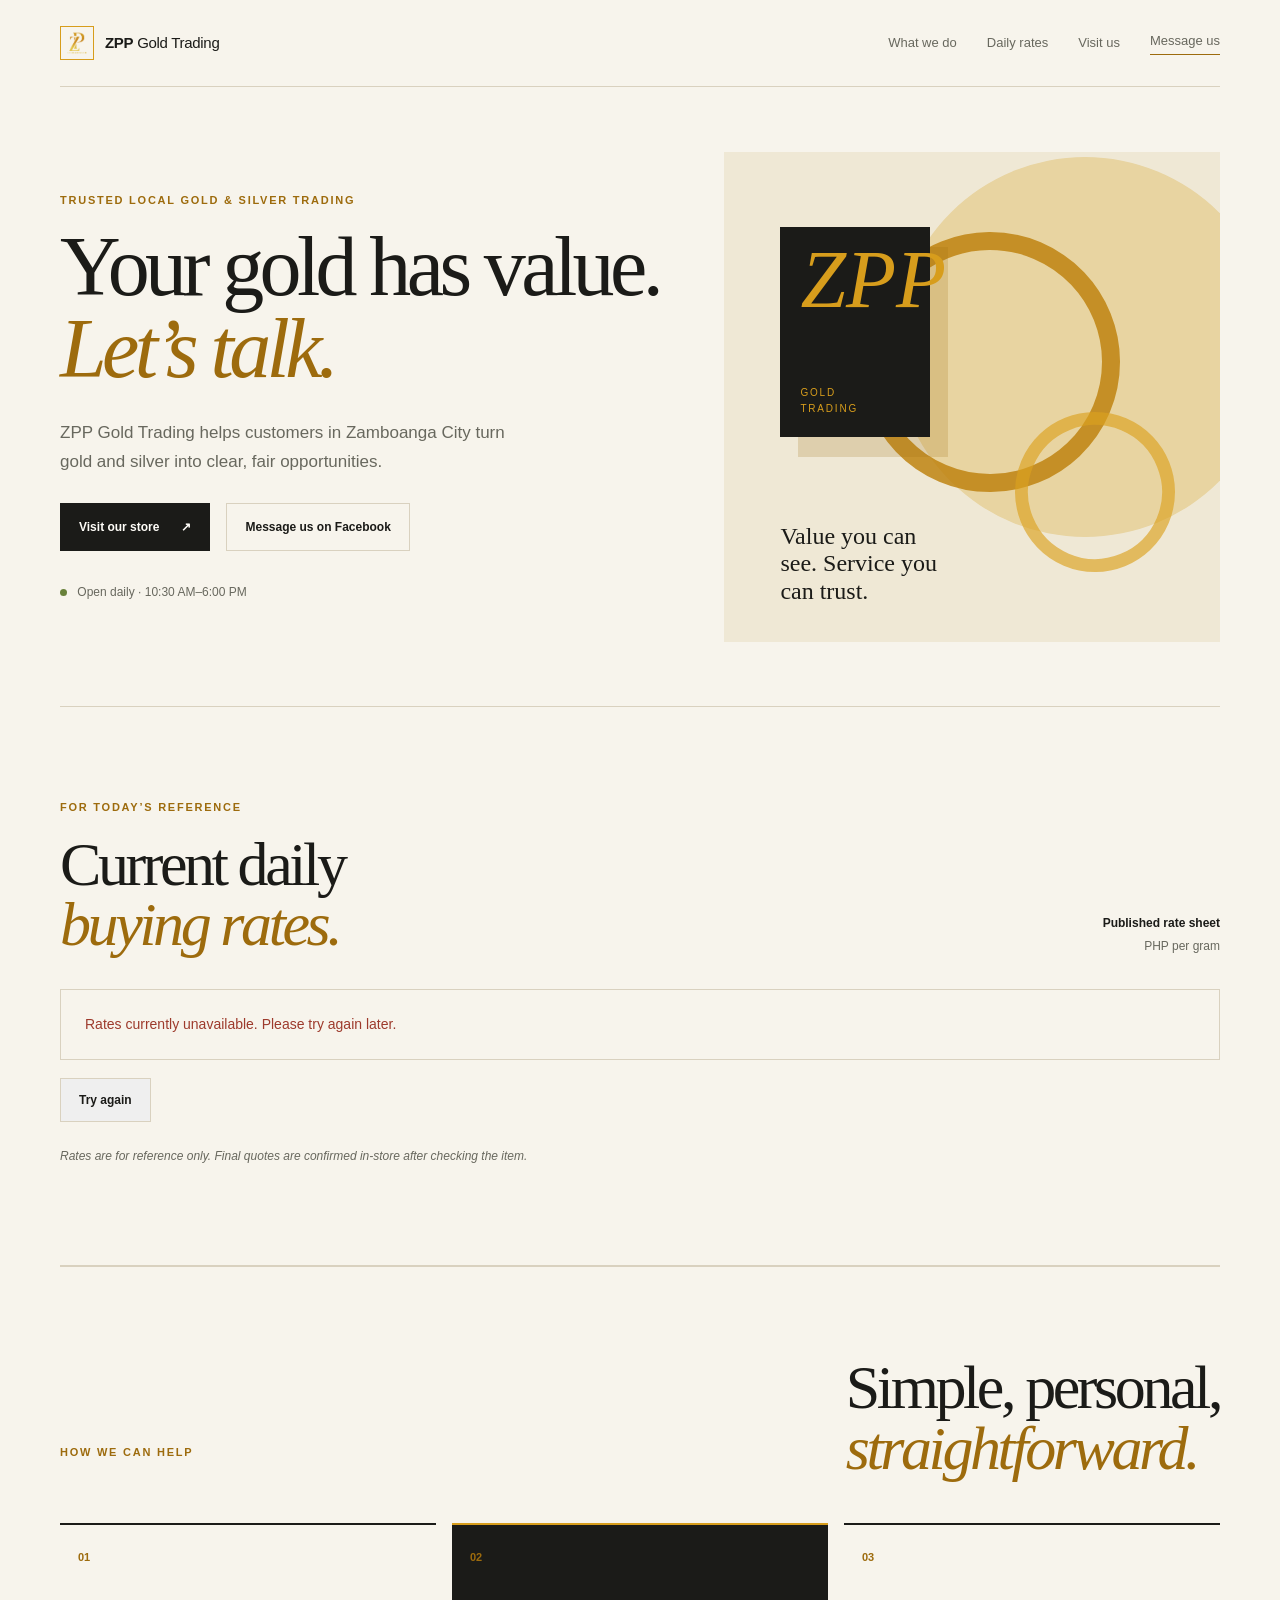
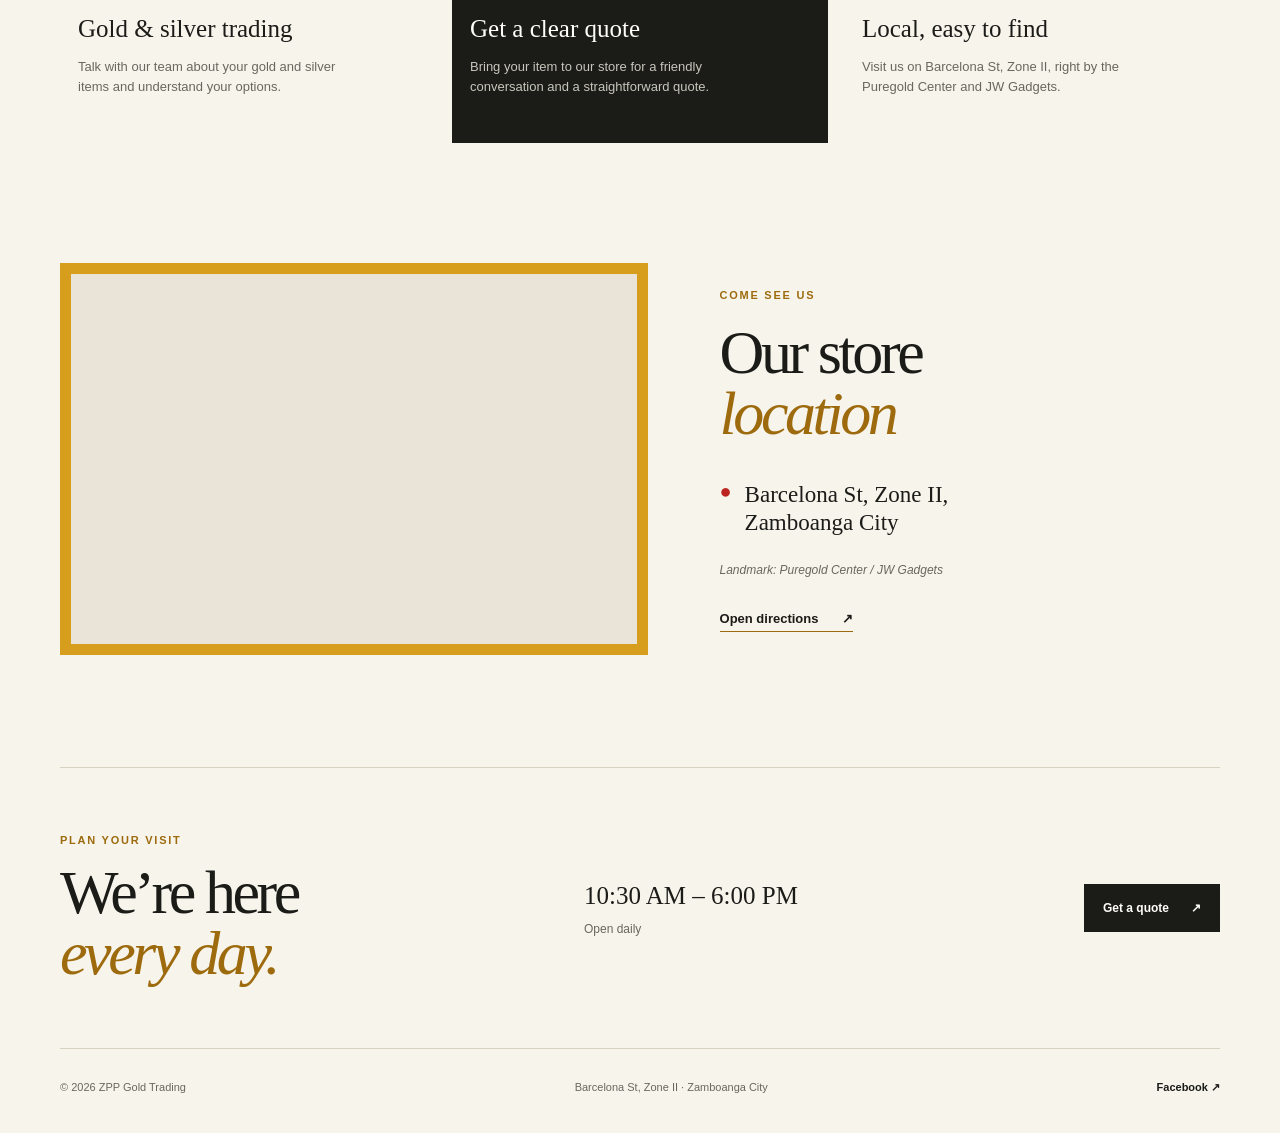
==== commit 359bdcd1: "feat: show public rates on landing page" ====
--- a/public/website.html
+++ b/public/website.html
@@ -8,7 +8,7 @@
   <link rel="icon" type="image/png" href="zpp-logo.png">
   <link rel="stylesheet" href="website.css">
 </head>
-<body id="public-site">
+<body id="public-site" data-rates-api="https://zppgoldtrading.vercel.app/api/public-pricing">
   <header class="site-header">
     <a class="brand" href="#top" aria-label="ZPP Gold Trading home">
       <span class="brand-mark"><img src="zpp-logo.png" alt="ZPP Gold Trading logo"></span>
@@ -16,6 +16,7 @@
     </a>
     <nav class="site-nav" aria-label="Main navigation">
       <a href="#services">What we do</a>
+      <a href="#public-rates">Daily rates</a>
       <a href="#location">Visit us</a>
       <a class="nav-cta" href="https://www.facebook.com/parengzp" target="_blank" rel="noreferrer">Message us</a>
     </nav>
@@ -42,6 +43,14 @@
       </div>
     </section>
 
+    <section id="public-rates" class="public-rates section-shell" aria-labelledby="public-rates-title">
+      <div class="section-heading"><div><p class="eyebrow">For today’s reference</p><h2 id="public-rates-title">Current daily<br><em>buying rates.</em></h2></div><div class="public-rates-meta"><span id="public-rates-date">Published rate sheet</span><span>PHP per gram</span></div></div>
+      <div id="public-rates-status" class="public-rates-status" role="status" aria-live="polite">Loading current rates…</div>
+      <div id="public-rates-grid" class="public-rates-grid" hidden></div>
+      <button id="public-rates-retry" class="button button-quiet" type="button" hidden>Try again</button>
+      <p class="public-rates-note">Rates are for reference only. Final quotes are confirmed in-store after checking the item.</p>
+    </section>
+
     <section id="services" class="services section-shell">
       <div class="section-heading"><p class="eyebrow">How we can help</p><h2>Simple, personal,<br><em>straightforward.</em></h2></div>
       <div class="service-grid">
@@ -53,14 +62,14 @@
 
     <section id="location" class="location section-shell">
       <div class="location-visual">
-        <div class="map-wrap"><iframe title="Google Maps location of ZPP Gold Trading" src="https://www.google.com/maps?q=Barcelona+St+Zone+II+Zamboanga+City&output=embed" loading="lazy" referrerpolicy="no-referrer-when-downgrade"></iframe></div>
+        <div class="map-wrap"><iframe title="Google Maps location of ZPP Gold Trading" src="https://www.google.com/maps?q=6.9070538%2C122.0758178&output=embed" loading="lazy" referrerpolicy="no-referrer-when-downgrade"></iframe></div>
       </div>
       <div class="location-copy">
         <p class="eyebrow">Come see us</p>
         <h2>Our store<br><em>location</em></h2>
         <div class="address"><span class="pin">●</span><p>Barcelona St, Zone II,<br><strong>Zamboanga City</strong></p></div>
         <p class="landmark">Landmark: Puregold Center / JW Gadgets</p>
-        <a class="text-link" href="https://www.google.com/maps/search/?api=1&query=Barcelona+St+Zone+II+Zamboanga+City" target="_blank" rel="noreferrer">Open directions <span>↗</span></a>
+        <a class="text-link" href="https://www.google.com/maps/dir/?api=1&destination=6.9070538%2C122.0758178" target="_blank" rel="noreferrer">Open directions <span>↗</span></a>
       </div>
     </section>
 
--- a/public/website.css
+++ b/public/website.css
@@ -1,2 +1,18 @@
 @import url('https://fonts.googleapis.com/css2?family=DM+Sans:wght@400;500;600;700&family=Playfair+Display:ital,wght@0,500;0,600;1,500;1,600&display=swap');
 :root{--ink:#1b1b18;--muted:#68685e;--cream:#f7f4ec;--warm:#efe8d5;--gold:#d79d1c;--gold-dark:#9d6b0d;--line:#d9d1bf;--white:#fffdf8}*{box-sizing:border-box}html{scroll-behavior:smooth}body{margin:0;background:var(--cream);color:var(--ink);font-family:'DM Sans',sans-serif;line-height:1.5}.section-shell{width:min(1160px,calc(100% - 64px));margin:0 auto}.site-header{width:min(1160px,calc(100% - 64px));height:86px;margin:auto;display:flex;align-items:center;justify-content:space-between}.brand{display:flex;align-items:center;gap:11px;color:var(--ink);text-decoration:none;font-size:15px;letter-spacing:-.02em}.brand strong{font-weight:700}.brand-mark{display:grid;place-items:center;width:34px;height:34px;border:1px solid var(--gold);overflow:hidden}.brand-mark img{width:100%;height:100%;object-fit:cover}.site-nav{display:flex;align-items:center;gap:30px;font-size:13px}.site-nav a{color:var(--muted);text-decoration:none}.site-nav a:hover,.text-link:hover{color:var(--gold-dark)}.nav-cta{border-bottom:1px solid var(--gold-dark);padding-bottom:4px}.hero{min-height:620px;display:grid;grid-template-columns:1fr .82fr;align-items:center;gap:60px;border-top:1px solid var(--line)}.eyebrow{margin:0 0 18px;color:var(--gold-dark);font-size:11px;font-weight:700;letter-spacing:.16em;text-transform:uppercase}.hero h1,.section-heading h2,.location-copy h2,.visit-banner h2{margin:0;font-family:'Playfair Display',serif;font-weight:500;font-size:clamp(48px,7vw,84px);line-height:.98;letter-spacing:-.055em}.hero h1 em,.section-heading h2 em,.location-copy h2 em,.visit-banner h2 em{color:var(--gold-dark);font-weight:500}.hero-text{max-width:450px;margin:28px 0 27px;color:var(--muted);font-size:17px;line-height:1.7}.hero-actions{display:flex;gap:16px;align-items:center;flex-wrap:wrap}.button{display:inline-flex;align-items:center;gap:22px;padding:14px 18px;border:1px solid transparent;text-decoration:none;font-size:12px;font-weight:700;transition:transform .2s,background .2s}.button:hover{transform:translateY(-2px)}.button-primary{background:var(--ink);color:var(--white)}.button-primary:hover{background:var(--gold-dark)}.button-quiet{color:var(--ink);border-color:var(--line)}.hero-note{margin:32px 0 0;color:var(--muted);font-size:12px}.status-dot{display:inline-block;width:7px;height:7px;margin-right:7px;border-radius:50%;background:#68813a}.hero-art{position:relative;min-height:490px;overflow:hidden;background:var(--warm)}.sun-disc{position:absolute;width:380px;height:380px;right:-55px;top:5px;border-radius:50%;background:#e8d4a1;animation:art-drift 7s ease-in-out infinite}.gold-ring{position:absolute;border:18px solid rgba(190,129,11,.82);border-radius:50%;transform:rotate(-22deg);animation:ring-float 9s ease-in-out infinite}.ring-one{width:260px;height:260px;right:100px;top:80px}.ring-two{width:160px;height:160px;right:45px;top:260px;border-width:13px;border-color:rgba(220,161,31,.65);animation-delay:-3s}.hero-card{position:absolute;left:56px;top:75px;width:150px;height:210px;background:var(--ink);color:var(--gold);padding:20px;display:flex;flex-direction:column;justify-content:space-between;box-shadow:18px 20px 0 rgba(157,107,13,.2);animation:card-hover 5s ease-in-out infinite}.hero-card span{font-family:Georgia,serif;font-size:82px;font-style:italic;line-height:.8}.hero-card small{font-size:10px;letter-spacing:.18em;line-height:1.6}.art-caption{position:absolute;left:56px;bottom:36px;margin:0;font-family:'Playfair Display',serif;font-size:24px;line-height:1.15;animation:caption-rise 5s ease-in-out infinite}.services{padding:90px 0 100px;border-top:1px solid var(--line)}.section-heading{display:flex;justify-content:space-between;align-items:end;margin-bottom:44px}.section-heading h2,.location-copy h2,.visit-banner h2{font-size:clamp(38px,5vw,62px)}.service-grid{display:grid;grid-template-columns:repeat(3,1fr);gap:16px}.service-card{min-height:220px;border-top:2px solid var(--ink);padding:19px 18px 24px}.service-card.featured{background:var(--ink);color:var(--white);border-color:var(--gold)}.card-number{font-size:11px;color:var(--gold-dark);font-weight:700}.service-card h3{margin:42px 0 10px;font-family:'Playfair Display',serif;font-size:25px;font-weight:500}.service-card p{margin:0;color:var(--muted);font-size:13px;max-width:260px}.featured p{color:#c8c6bc}.location{display:grid;grid-template-columns:1.08fr .92fr;gap:72px;align-items:center;padding:20px 0 112px}.location-visual{display:block}.map-wrap{height:100%;min-height:390px;border:11px solid var(--gold);background:#e9e4d7;overflow:hidden;line-height:0}.map-wrap iframe{display:block;width:100%;height:100%;min-height:370px;border:0}.location-copy h2{margin-bottom:38px}.address{display:flex;align-items:start;gap:13px}.pin{color:#bd2420;font-size:20px;line-height:1}.address p{margin:0;font-family:'Playfair Display',serif;font-size:23px;line-height:1.2}.address strong{font-weight:500}.landmark{margin:24px 0 27px;color:var(--muted);font-size:12px;font-style:italic}.text-link{color:var(--ink);font-size:13px;font-weight:700;text-decoration:none;border-bottom:1px solid var(--gold-dark);padding-bottom:5px}.text-link span{margin-left:20px}.visit-banner{display:flex;align-items:center;justify-content:space-between;gap:30px;padding:64px 0;border-top:1px solid var(--line);border-bottom:1px solid var(--line)}.visit-banner .eyebrow{margin-bottom:14px}.hours{display:flex;flex-direction:column;gap:5px}.hours strong{font-family:'Playfair Display',serif;font-size:25px;font-weight:500}.hours span{color:var(--muted);font-size:12px}.site-footer{display:flex;justify-content:space-between;gap:20px;padding:30px 0 38px;color:var(--muted);font-size:11px}.site-footer a{color:var(--ink);text-decoration:none;font-weight:700}@keyframes art-drift{0%,100%{transform:translate3d(0,0,0) scale(1)}50%{transform:translate3d(-12px,10px,0) scale(1.04)}}@keyframes ring-float{0%,100%{transform:rotate(-22deg) translate3d(0,0,0)}50%{transform:rotate(-16deg) translate3d(8px,-8px,0)}}@keyframes card-hover{0%,100%{transform:translateY(0)}50%{transform:translateY(-10px)}}@keyframes caption-rise{0%,100%{transform:translateY(0)}50%{transform:translateY(-5px)}}@media(prefers-reduced-motion:reduce){.sun-disc,.gold-ring,.hero-card,.art-caption{animation:none}}@media(max-width:800px){.section-shell,.site-header{width:min(100% - 36px,600px)}.site-header{height:72px}.site-nav{gap:15px}.site-nav a:not(.nav-cta){display:none}.hero{grid-template-columns:1fr;gap:40px;padding:62px 0 70px}.hero-art{min-height:380px}.hero-card{left:35px;top:45px}.art-caption{left:35px;bottom:25px}.services{padding:70px 0}.section-heading{display:block}.section-heading h2{margin-top:10px}.service-grid{grid-template-columns:1fr;gap:8px}.service-card{min-height:0}.service-card h3{margin-top:26px}.location{grid-template-columns:1fr;gap:40px;padding-bottom:75px}.location-copy{padding:0 8px}.visit-banner{display:grid;grid-template-columns:1fr 1fr;gap:25px;padding:50px 0}.visit-banner .button{grid-column:1/-1;justify-content:space-between}.site-footer{flex-wrap:wrap}.site-footer span:nth-child(2){order:3;width:100%}}@media(max-width:520px){.map-wrap{min-height:340px}.map-wrap iframe{min-height:320px}}@media(max-width:420px){.hero h1{font-size:52px}.hero-text{font-size:15px}.hero-art{min-height:330px}.sun-disc{width:280px;height:280px}.ring-one{width:205px;height:205px;right:38px;top:61px}.ring-two{width:125px;height:125px;right:20px;top:213px}.hero-card{width:120px;height:170px;left:25px}.hero-card span{font-size:62px}.art-caption{left:25px;font-size:19px}.visit-banner{grid-template-columns:1fr}.site-footer{display:grid}}
+/* Public daily rates */
+.public-rates{padding:92px 0 100px;border-top:1px solid var(--line);border-bottom:1px solid var(--line)}
+.public-rates .section-heading{margin-bottom:34px}
+.public-rates-meta{display:flex;flex-direction:column;gap:5px;text-align:right;color:var(--muted);font-size:12px}
+.public-rates-meta span:first-child{color:var(--ink);font-weight:700}
+.public-rates-status{padding:24px;border:1px dashed var(--line);color:var(--muted);font-size:14px}
+.public-rates-grid{display:grid;grid-template-columns:repeat(3,1fr);gap:16px}
+.public-rate-group{border-top:2px solid var(--ink);padding:18px}
+.public-rate-group h3{margin:0 0 16px;font-family:'Playfair Display',serif;font-size:25px;font-weight:500}
+.public-rate-list{display:grid;gap:10px;margin:0;padding:0;list-style:none}
+.public-rate-item{display:flex;justify-content:space-between;gap:15px;padding-bottom:9px;border-bottom:1px solid var(--line);font-size:13px}
+.public-rate-item strong{font-size:14px}
+.public-rates-status.is-error{border-style:solid;color:#9d3a2c}
+.public-rates .button{margin-top:18px;cursor:pointer}
+.public-rates-note{margin:25px 0 0;color:var(--muted);font-size:12px;font-style:italic}
+@media(max-width:800px){.public-rates{padding:70px 0}.public-rates-grid{grid-template-columns:1fr}.public-rates-meta{text-align:left;margin-top:20px}.public-rates .section-heading{margin-bottom:28px}}
